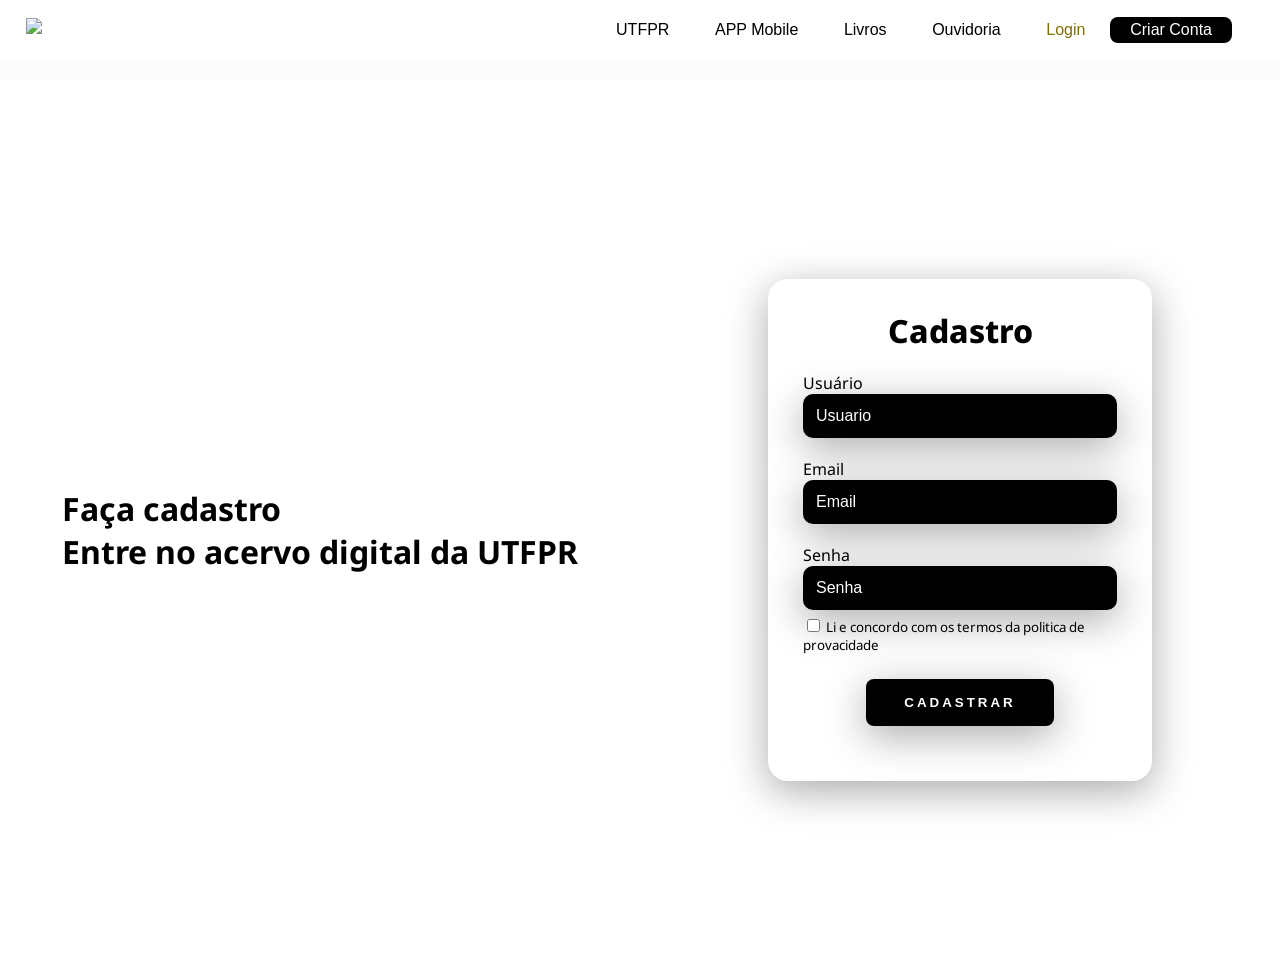
==== login.html @ 4fc90385 "a" ====
<!DOCTYPE html>
<html lang="pt-br">
<head>
    <meta charset="UTF-8">
    <meta http-equiv="X-UA-Compatible" content="IE=edge">
    <meta name="viewport" content="width=device-width, initial-scale=1.0">
    <link rel="stylesheet" href="login.css">

    <title>Site cadastro utfpr</title>
</head>
<link rel="shortcut icon" href="UTFPR_logo.svg">
<body>

    <nav class="nav"> 

        <div class="btn-nav"> 
            <a href="https://www.utfpr.edu.br/campus/guarapuava"><button>UTFPR</button></a>
            <a href="https://www.utfpr.edu.br/bibliotecas/acervo-digital"><button>APP Mobile</button></a>
            <a href="https://webapp.utfpr.edu.br/bibservices/minhaBiblioteca?ISBN="><button>Livros</button></a>
            <a href="https://www.utfpr.edu.br/contato/ouvidoria"><button>Ouvidoria</button></a>
            <a href="index.html"><button id="btn-premium">Login</button></a>
            <a href="login.html"> <button id="btn-add">Criar Conta</button></a>
        </div>

        <div id="logo">
            <a href="index.html"> <img src="download" height="10%"></a>
        </div>
    </nav> 

    <div class="main"> 

        <div class="inicio"> 
            <h1>Faça cadastro <br> Entre no acervo digital da UTFPR</h1>
        </div> 

        <div class="login"> 
            <div class="card-login"> 
                <h1>Cadastro</h1>

                <div class="textfield">
                    <label for="usuario">Usuário</label>
                    <input type="text" name="usuario" placeholder="Usuario">
                </div>

                <div class="textfield">
                    <label for="email">Email</label>
                    <input type="text" name="email" placeholder="Email">
                </div>

                <div class="textfield">
                    <label for="senha">Senha</label>
                    <input type="password" name="senha" placeholder="Senha">
                </div>

                <div class="label1"> 
                <input type="checkbox">
                <label class="label1">Li e concordo com os termos da politica de provacidade </label> </div> 

                <button class="btn-cadastro">Cadastrar</button>
            </div> 
        </div> 


    </div> 
    
</body>
</html>
---- login.css ----
@import url('https://fonts.googleapis.com/css2?family=Noto+Sans:ital,wght@0,100;0,200;0,300;0,400;0,500;0,600;0,700;0,800;0,900;1,100;1,200;1,300;1,400;1,500;1,600;1,700;1,800;1,900&family=Poppins:ital,wght@0,100;0,200;0,300;0,400;0,500;0,700;0,800;0,900;1,100;1,200;1,300;1,400;1,500;1,600;1,700;1,800;1,900&display=swap');

body {
    margin: 0;
    font-family: 'Noto Sans', sans-serif;
    background: #fbfbfb;
}

body * {
    box-sizing: border-box;
}
/*====== Navegação ======*/
.nav{
    display: flex;
    flex-direction: row;
    width: 100vw;
    justify-content: flex-end;
    background: #ffffff;}

.btn-nav{
    margin-right: 3rem;}
.btn-nav > a button {
    background-color: transparent;
    color: rgb(0, 0, 0);
    font-size: 16px;
    font-weight: 500;
    padding: 1.3rem;
    border: none;
 }
.btn-nav > a button:hover {
    cursor: pointer;
    color: #000000;
    -webkit-transform: scale(1.05);
    transform: scale(1.05); 
    transition-duration:600ms;}
#btn-add {
    background:#000000;
    color: white;
    border-radius: 8px;
    padding: 4px 20px;
}

#btn-premium{
   
    color: #806e04;
    
}
#logo > a img{
    display: flex;
    position: absolute;
    left: 2%;
    top: 2%;

}
#logo > a img:hover{
    cursor: pointer;
}

.main{ 
    width: 100vw;
    height: 100vh;
    background: #ffffff ;
    display: flex;
    justify-content: center;
    align-items: center;
    margin-top: 20px;
}

.inicio{
    width: 50vw;
    height: 100vh;
    display: flex;
    justify-content: center;
    align-items: center;
    flex-direction: column;}
.inicio > h1{
    color: rgb(0, 0, 0);}

.img-login{
    width: 33vw;
}


.login{
    width: 50vw;
    height: 100vh;
    display: flex;
    justify-content: center;
    align-items: center;}

.card-login{
    width: 60%;
    display: flex;
    justify-content: center;
    align-items: center;
    flex-direction: column;
    padding: 30px 35px;
    background-color: #ffffff;
    border-radius: 20px;
    box-shadow: 0px 10px 40px #00000056;
}
.card-login > h1{
    color: #000000;
    font-weight: 800;
    margin: 0;}

.textfield {
    width: 100%;
    display: flex;
    flex-direction: column;
    align-items: flex-start;
    justify-content: center;
}

.textfield > input { 
    width: 100%;
    border: none;
    border-radius: 10px;
    padding: 13px;
    background-color: #000000;
    color: aliceblue;
    font-size: 12pt;
    box-shadow: 0px 10px 40px #00000056;
    outline: none;
    box-sizing: border-box;
}

.textfield > label{
    color: rgb(0, 0, 0);
    margin-top: 20px;
}
.textfield > input::placeholder{
    color: rgb(255, 255, 255);
}
.btn-cadastro{
    width: 60%;
    padding: 16px 0px;
    margin: 25px;
    border: none;
    outline: none;
    border-radius: 8px;
    text-transform: uppercase;
    font-weight: 800;
    letter-spacing: 3px;
    color: rgb(255, 255, 255);
    background-color:#000000;
    cursor: pointer;
    box-shadow: 0px 10px 40px #00000056;
}
.btn-cadastro:hover{
    cursor: pointer;
    background-color: #000000;
    -webkit-transform: scale(1.05);
    transform: scale(1.05); 
    transition-duration:600ms;
}

.label1{
    color: rgb(0, 0, 0);
    font-size: 10pt;
    padding-top: 6px;}



@media only screen and (max-width: 950px){
    .card-login{
        width: 85%;
    }
}

@media only screen and (max-width: 600px){
    .main{
        flex-direction: column; }
    .login{
        width: 100%;
        height: auto;
    }
    .inicio{
        width: 100%;
        height: auto;
    }
    .inicio > img {
        width: 50vw;916fdf
    }
    .card-login{
        width: 90%;

    }
    .inicio > h1{
        display: none;
    }
}
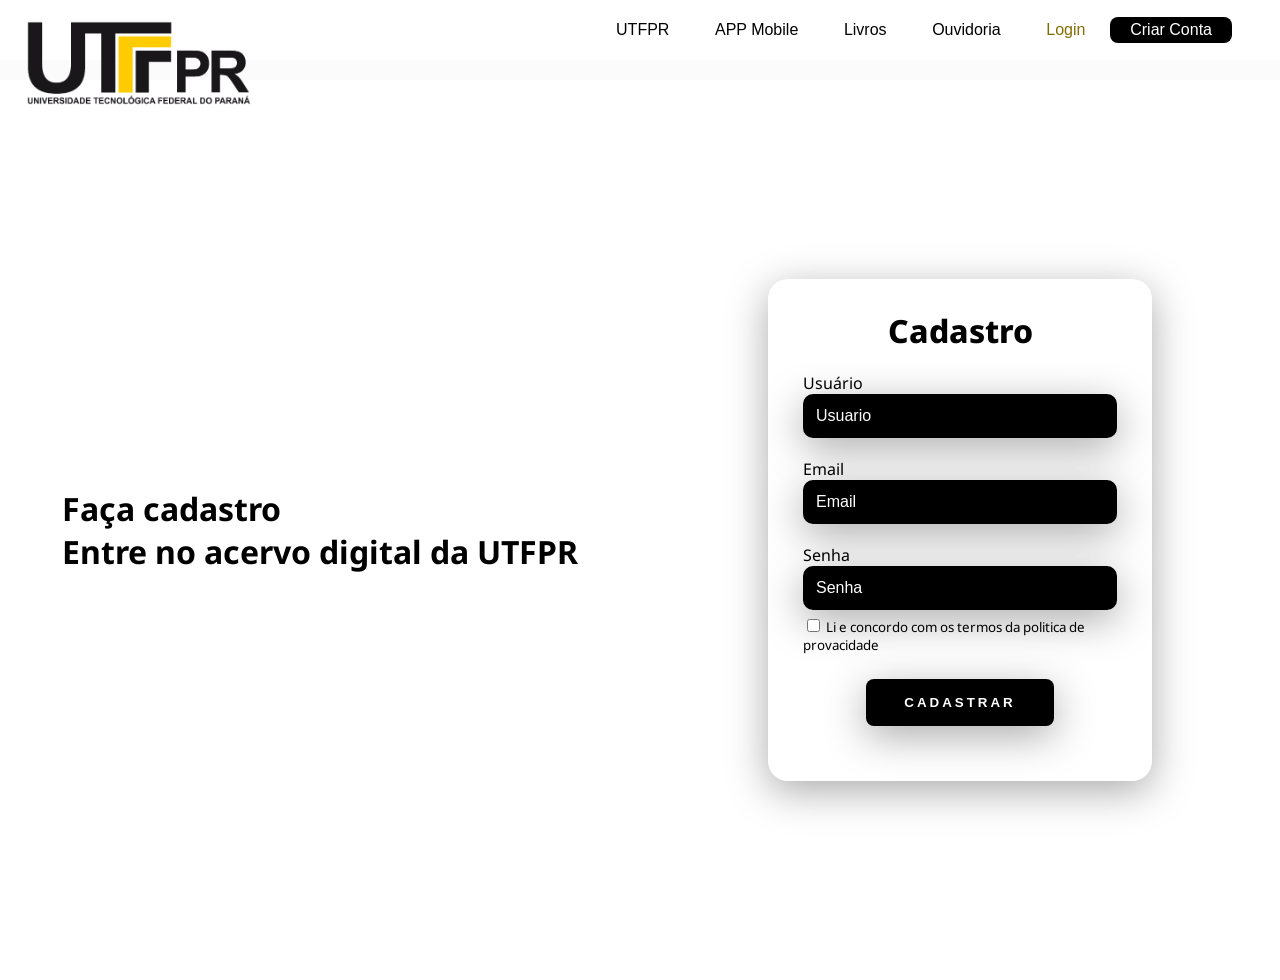
==== commit 98673b1d: "a" ====
--- a/login.html
+++ b/login.html
@@ -8,7 +8,7 @@
 
     <title>Site cadastro utfpr</title>
 </head>
-<link rel="shortcut icon" href="UTFPR_logo.svg">
+<link rel="shortcut icon" href="image-1024-7e52a971b4bf99a543aedf43530f5414.png">
 <body>
 
     <nav class="nav"> 
@@ -23,7 +23,7 @@
         </div>
 
         <div id="logo">
-            <a href="index.html"> <img src="download" height="10%"></a>
+            <a href="index.html"> <img src="image-1024-7e52a971b4bf99a543aedf43530f5414.png" height="10%"></a>
         </div>
     </nav> 
 
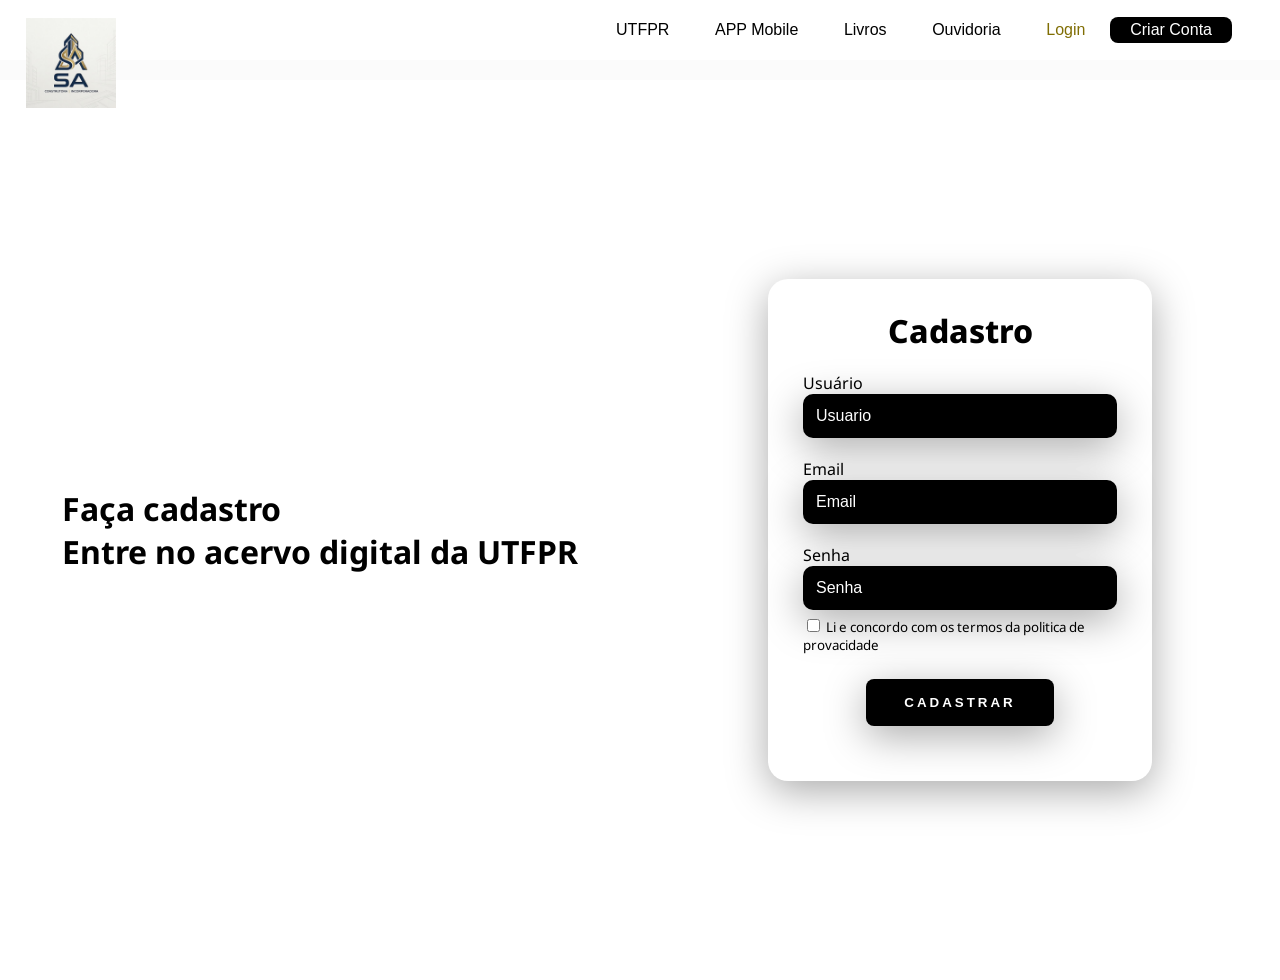
==== commit 32aae22c: "a" ====
--- a/login.html
+++ b/login.html
@@ -8,7 +8,7 @@
 
     <title>Site cadastro utfpr</title>
 </head>
-<link rel="shortcut icon" href="image-1024-7e52a971b4bf99a543aedf43530f5414.png">
+<link rel="shortcut icon" href="logo.png">
 <body>
 
     <nav class="nav"> 
@@ -23,7 +23,7 @@
         </div>
 
         <div id="logo">
-            <a href="index.html"> <img src="image-1024-7e52a971b4bf99a543aedf43530f5414.png" height="10%"></a>
+            <a href="index.html"> <img src="logo.png" height="10%"></a>
         </div>
     </nav> 
 
